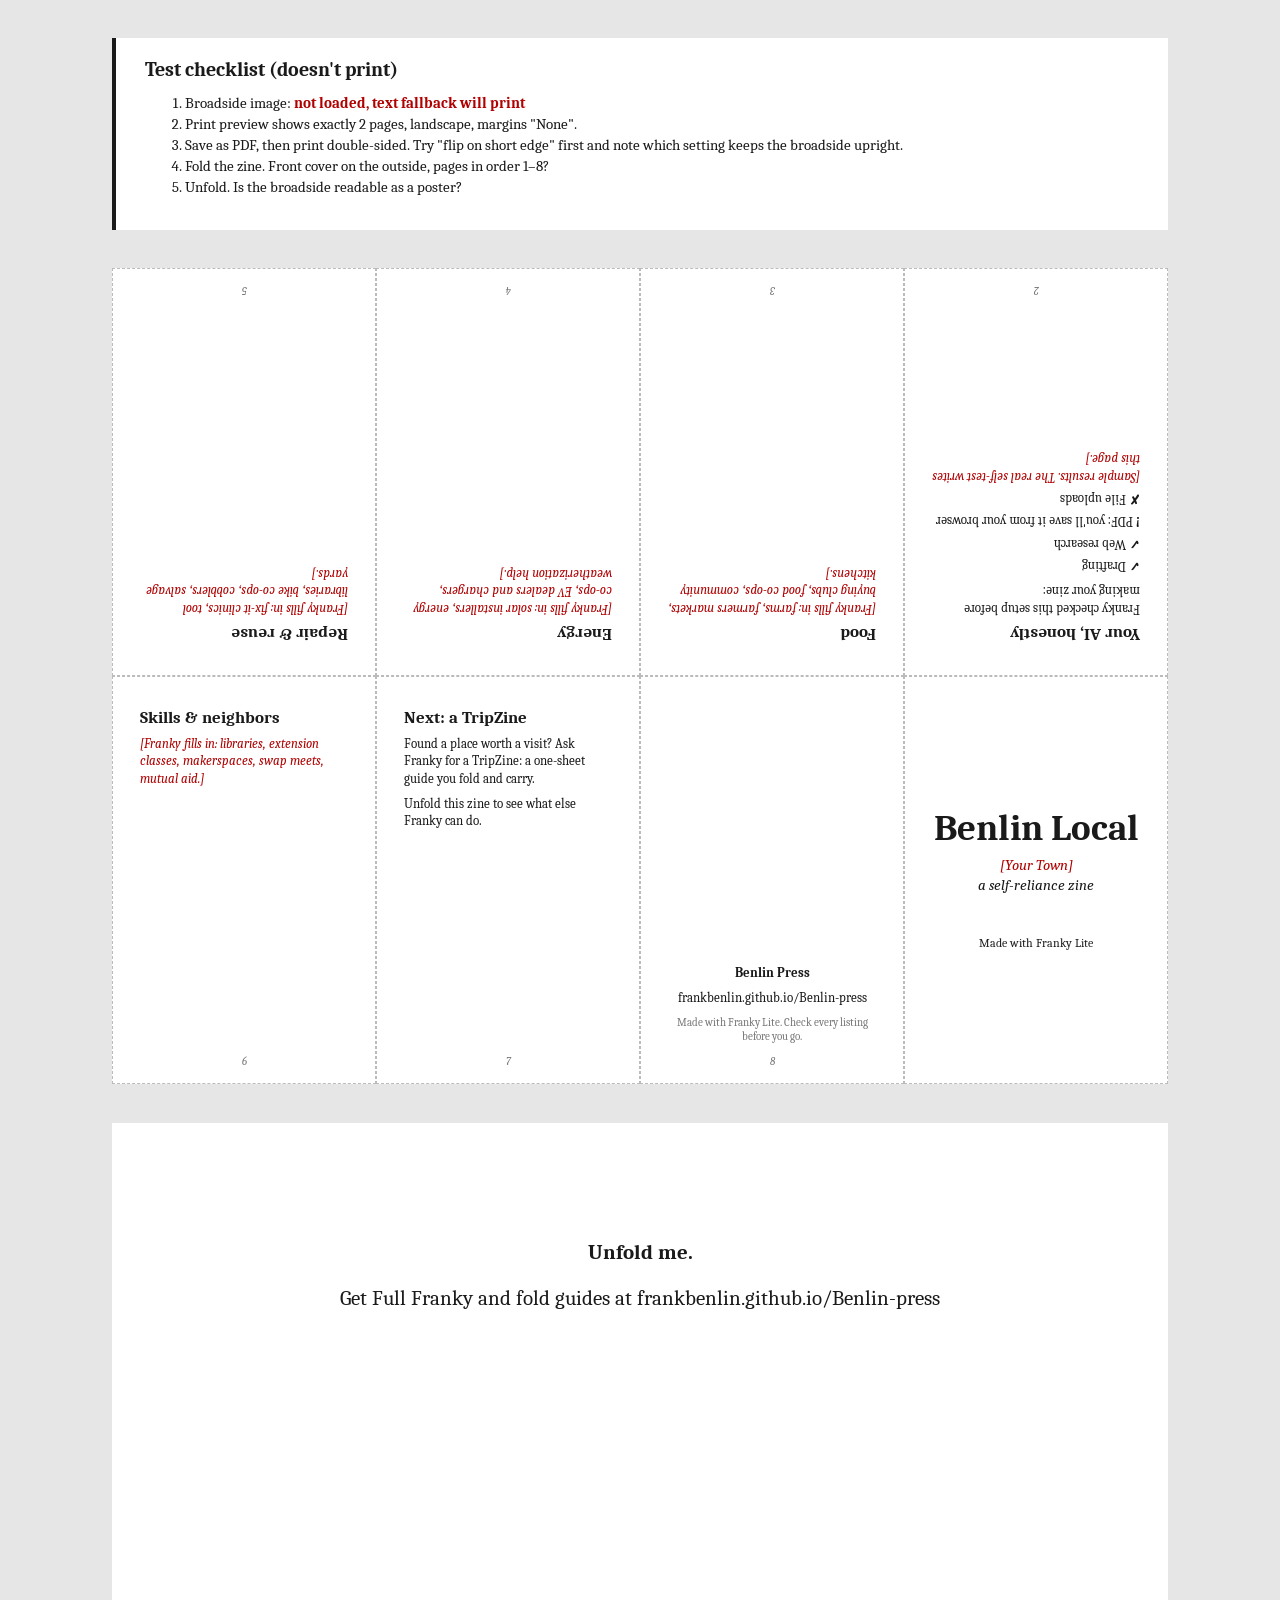
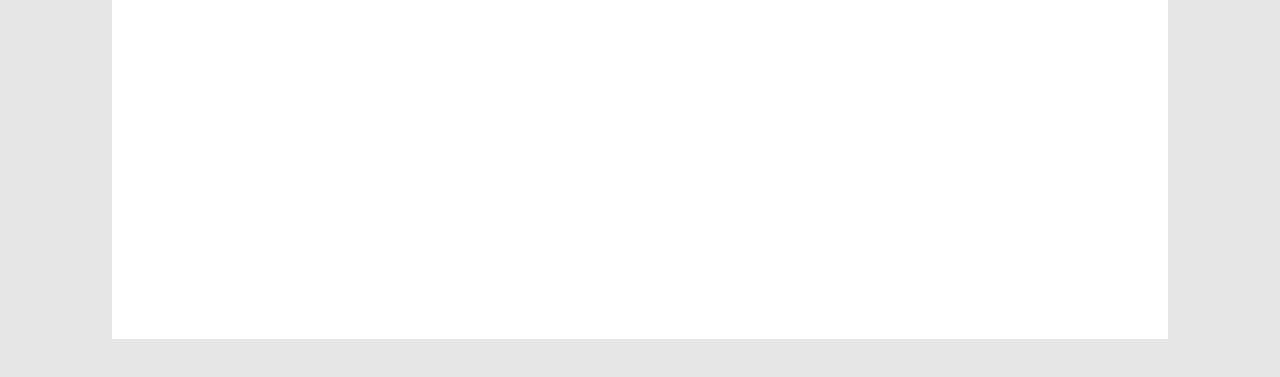
==== sample-zine.html @ ee7f124a "test/" ====
<!doctype html>
<html lang="en">
<head>
<meta charset="utf-8">
<meta name="viewport" content="width=device-width, initial-scale=1">
<title>Benlin Local, sample zine (test v1)</title>
<link rel="preconnect" href="https://fonts.googleapis.com">
<link href="https://fonts.googleapis.com/css2?family=Caladea:ital,wght@0,400;0,700;1,400&display=swap" rel="stylesheet">
<style>
  @page { size: 11in 8.5in; margin: 0; }
  * { box-sizing: border-box; }
  html, body { margin: 0; background: #e6e6e6; color: #1a1a1a;
    font-family: Caladea, Cambria, Georgia, "Times New Roman", serif; }
  .sheet { width: 11in; height: 8.5in; margin: 0.4in auto; background: #fff;
    position: relative; overflow: hidden; page-break-after: always; break-after: page; }
  .sheet:last-of-type { page-break-after: auto; break-after: auto; }
  /* 8-panel one-sheet zine: 4 columns x 2 rows, top row upside down */
  .grid { display: grid; grid-template-columns: repeat(4, 2.75in); grid-template-rows: repeat(2, 4.25in); }
  .panel { padding: 0.32in 0.28in; border: 0.5pt dashed #bbb; position: relative; font-size: 9.5pt; line-height: 1.38; }
  .top .panel, .panel.flip { transform: rotate(180deg); }
  .panel h2 { font-size: 13pt; margin: 0 0 0.08in; line-height: 1.15; }
  .panel p { margin: 0 0 0.08in; }
  .panel ul { margin: 0; padding-left: 0.16in; }
  .panel li { margin-bottom: 0.05in; }
  .pg { position: absolute; bottom: 0.14in; left: 0; right: 0; text-align: center; font-size: 8pt; color: #777; font-style: italic; }
  .todo { color: #b00000; font-style: italic; }
  .cover { display: flex; flex-direction: column; justify-content: center; text-align: center; }
  .cover .t { font-size: 28pt; font-weight: 700; line-height: 1; margin-bottom: 0.1in; }
  .cover .s { font-style: italic; font-size: 11pt; }
  .cover .by { margin-top: 0.4in; font-size: 9pt; }
  .back { display: flex; flex-direction: column; justify-content: flex-end; text-align: center; }
  .checks { list-style: none; padding: 0 !important; }
  .checks li::before { content: attr(data-s) " "; font-weight: 700; }
  /* broadside side */
  .bs img { width: 11in; height: 8.5in; display: block; }
  .bs .fallback { display: none; padding: 1in; font-size: 16pt; text-align: center; }
  .bs.failed img { display: none; } .bs.failed .fallback { display: block; }
  /* screen-only verification panel */
  .verify { max-width: 11in; margin: 0.4in auto 0; padding: 0.2in 0.3in; background: #fff; border-left: 4px solid #1a1a1a; font-size: 11pt; }
  .verify h1 { font-size: 15pt; margin: 0 0 0.1in; }
  .verify li { margin-bottom: 4px; }
  #bs-status.ok { color: #1d6b2b; } #bs-status.bad { color: #b00000; }
  @media print { html, body { background: #fff; } .sheet { margin: 0; } .verify { display: none; } .panel { border-color: transparent; } }
</style>
</head>
<body>

<section class="verify">
  <h1>Test checklist (doesn't print)</h1>
  <ol>
    <li>Broadside image: <strong id="bs-status">checking…</strong></li>
    <li>Print preview shows exactly 2 pages, landscape, margins "None".</li>
    <li>Save as PDF, then print double-sided. Try "flip on short edge" first and note which setting keeps the broadside upright.</li>
    <li>Fold the zine. Front cover on the outside, pages in order 1–8?</li>
    <li>Unfold. Is the broadside readable as a poster?</li>
  </ol>
</section>

<!-- SIDE 1: the zine. Imposition: top row (upside down) 5 4 3 2 / bottom row 6 7 8 1 -->
<div class="sheet">
  <div class="grid">
    <div class="panel flip">
      <h2>Repair &amp; reuse</h2>
      <p class="todo">[Franky fills in: fix-it clinics, tool libraries, bike co-ops, cobblers, salvage yards.]</p>
      <div class="pg">5</div>
    </div>
    <div class="panel flip">
      <h2>Energy</h2>
      <p class="todo">[Franky fills in: solar installers, energy co-ops, EV dealers and chargers, weatherization help.]</p>
      <div class="pg">4</div>
    </div>
    <div class="panel flip">
      <h2>Food</h2>
      <p class="todo">[Franky fills in: farms, farmers markets, buying clubs, food co-ops, community kitchens.]</p>
      <div class="pg">3</div>
    </div>
    <div class="panel flip">
      <h2>Your AI, honestly</h2>
      <p>Franky checked this setup before making your zine:</p>
      <ul class="checks">
        <li data-s="✓">Drafting</li>
        <li data-s="✓">Web research</li>
        <li data-s="!">PDF: you'll save it from your browser</li>
        <li data-s="✗">File uploads</li>
      </ul>
      <p class="todo">[Sample results. The real self-test writes this page.]</p>
      <div class="pg">2</div>
    </div>

    <div class="panel">
      <h2>Skills &amp; neighbors</h2>
      <p class="todo">[Franky fills in: libraries, extension classes, makerspaces, swap meets, mutual aid.]</p>
      <div class="pg">6</div>
    </div>
    <div class="panel">
      <h2>Next: a TripZine</h2>
      <p>Found a place worth a visit? Ask Franky for a TripZine: a one-sheet guide you fold and carry.</p>
      <p>Unfold this zine to see what else Franky can do.</p>
      <div class="pg">7</div>
    </div>
    <div class="panel back">
      <p><strong>Benlin Press</strong></p>
      <p>frankbenlin.github.io/Benlin-press</p>
      <p style="font-size:8pt;color:#777">Made with Franky Lite. Check every listing before you go.</p>
      <div class="pg">8</div>
    </div>
    <div class="panel cover">
      <div class="t">Benlin Local</div>
      <div class="s"><span class="todo">[Your Town]</span><br>a self-reliance zine</div>
      <div class="by">Made with Franky Lite</div>
    </div>
  </div>
</div>

<!-- SIDE 2: the broadside, loaded from GitHub Pages -->
<div class="sheet bs" id="bs">
  <img src="https://frankbenlin.github.io/Benlin-press/broadside/v1/broadside.svg"
       alt="Benlin Press broadside: how to fold, what Franky does, Full Franky"
       onload="ok()" onerror="tryLocal(this)">
  <div class="fallback">
    <p><strong>Unfold me.</strong></p>
    <p>Get Full Franky and fold guides at frankbenlin.github.io/Benlin-press</p>
  </div>
</div>

<script>
  var s = document.getElementById('bs-status');
  function ok(){ s.textContent = 'loaded'; s.className = 'ok'; }
  function tryLocal(img){
    if (!img.dataset.local){ img.dataset.local = 1; img.src = '../broadside/v1/broadside.svg'; s.textContent = 'hosted copy failed, trying local'; return; }
    document.getElementById('bs').className += ' failed';
    s.textContent = 'not loaded, text fallback will print'; s.className = 'bad';
  }
</script>
</body>
</html>
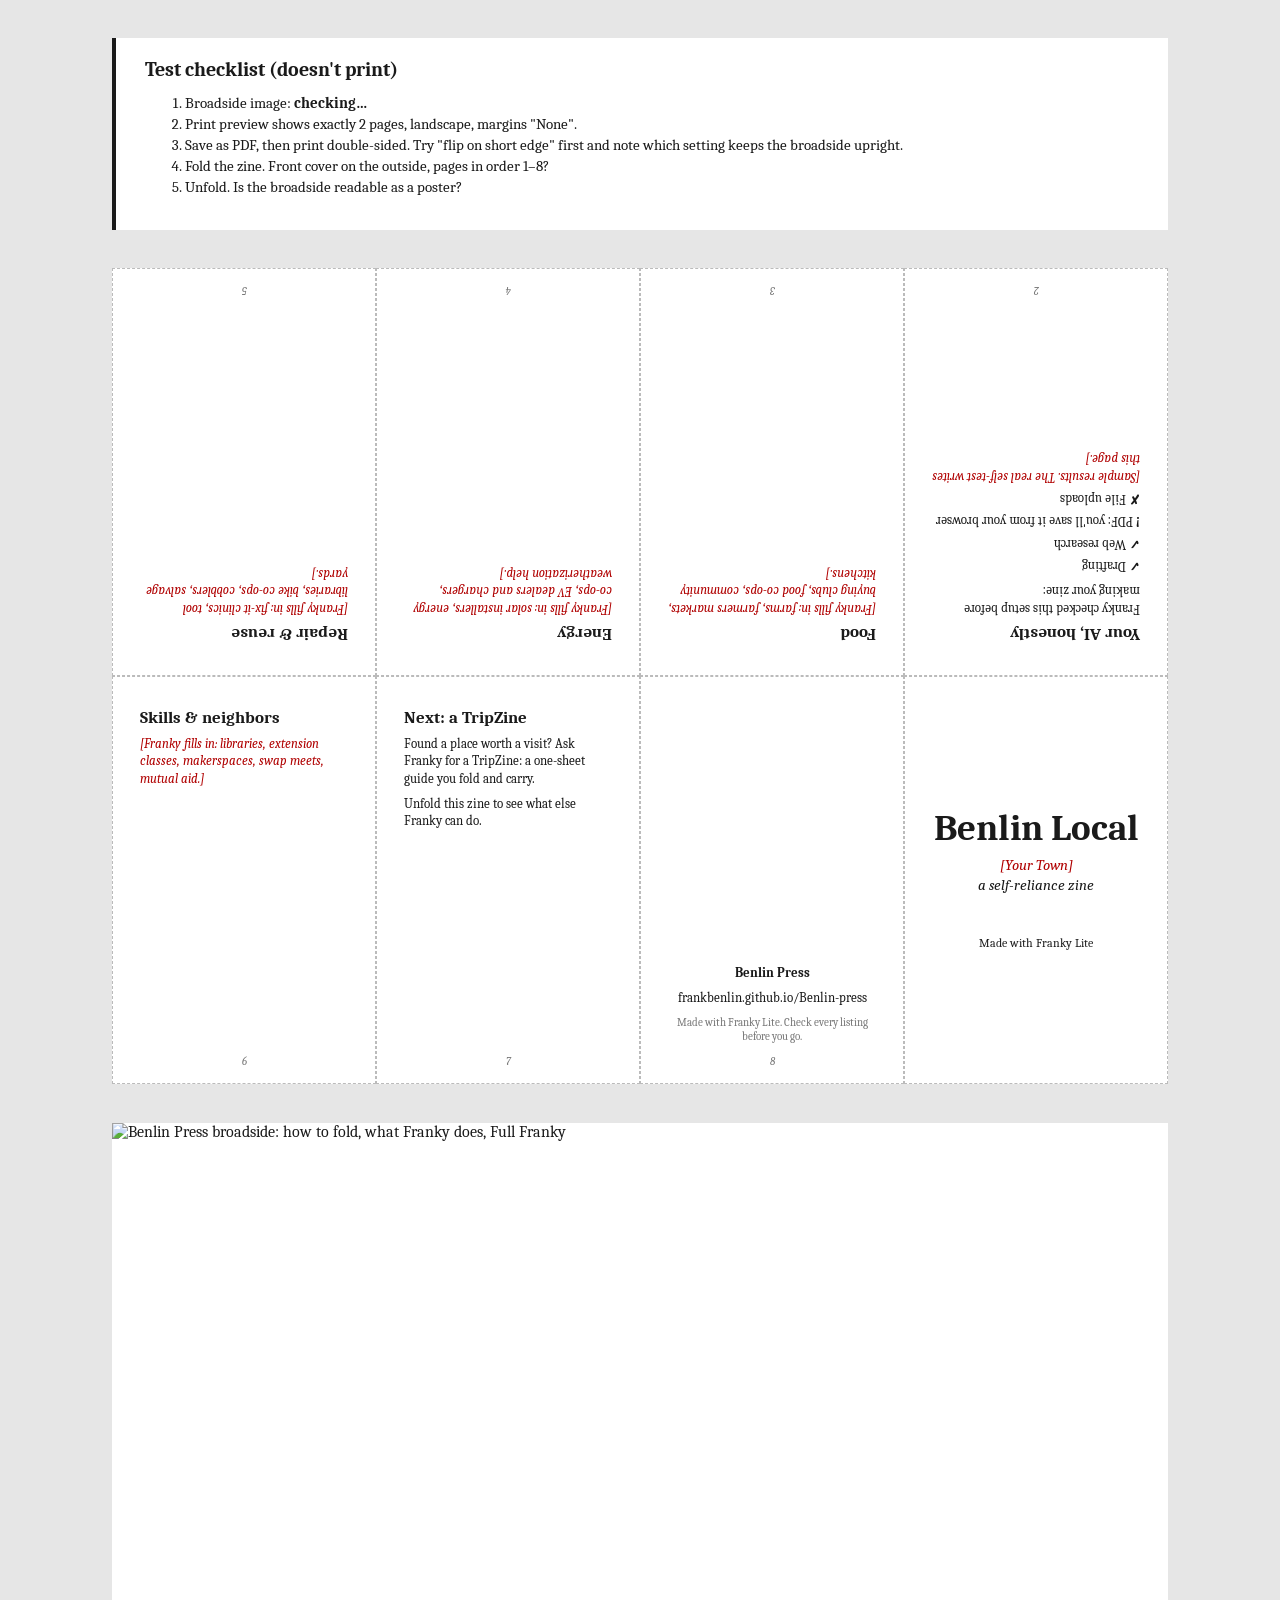
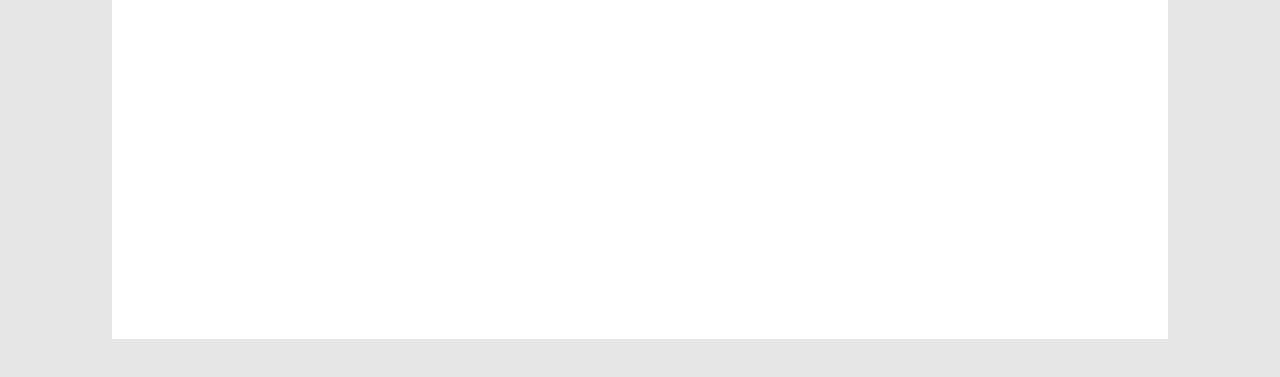
==== commit bfe3f717: "Add files via upload" ====
--- a/sample-zine.html
+++ b/sample-zine.html
@@ -114,7 +114,7 @@
 
 <!-- SIDE 2: the broadside, loaded from GitHub Pages -->
 <div class="sheet bs" id="bs">
-  <img src="https://frankbenlin.github.io/Benlin-press/broadside/v1/broadside.svg"
+  <img src="https://frankbenlin.github.io/Benlin-press/broadside.svg"
        alt="Benlin Press broadside: how to fold, what Franky does, Full Franky"
        onload="ok()" onerror="tryLocal(this)">
   <div class="fallback">
@@ -127,7 +127,7 @@
   var s = document.getElementById('bs-status');
   function ok(){ s.textContent = 'loaded'; s.className = 'ok'; }
   function tryLocal(img){
-    if (!img.dataset.local){ img.dataset.local = 1; img.src = '../broadside/v1/broadside.svg'; s.textContent = 'hosted copy failed, trying local'; return; }
+    if (!img.dataset.local){ img.dataset.local = 1; img.src = 'broadside.svg'; s.textContent = 'hosted copy failed, trying local'; return; }
     document.getElementById('bs').className += ' failed';
     s.textContent = 'not loaded, text fallback will print'; s.className = 'bad';
   }
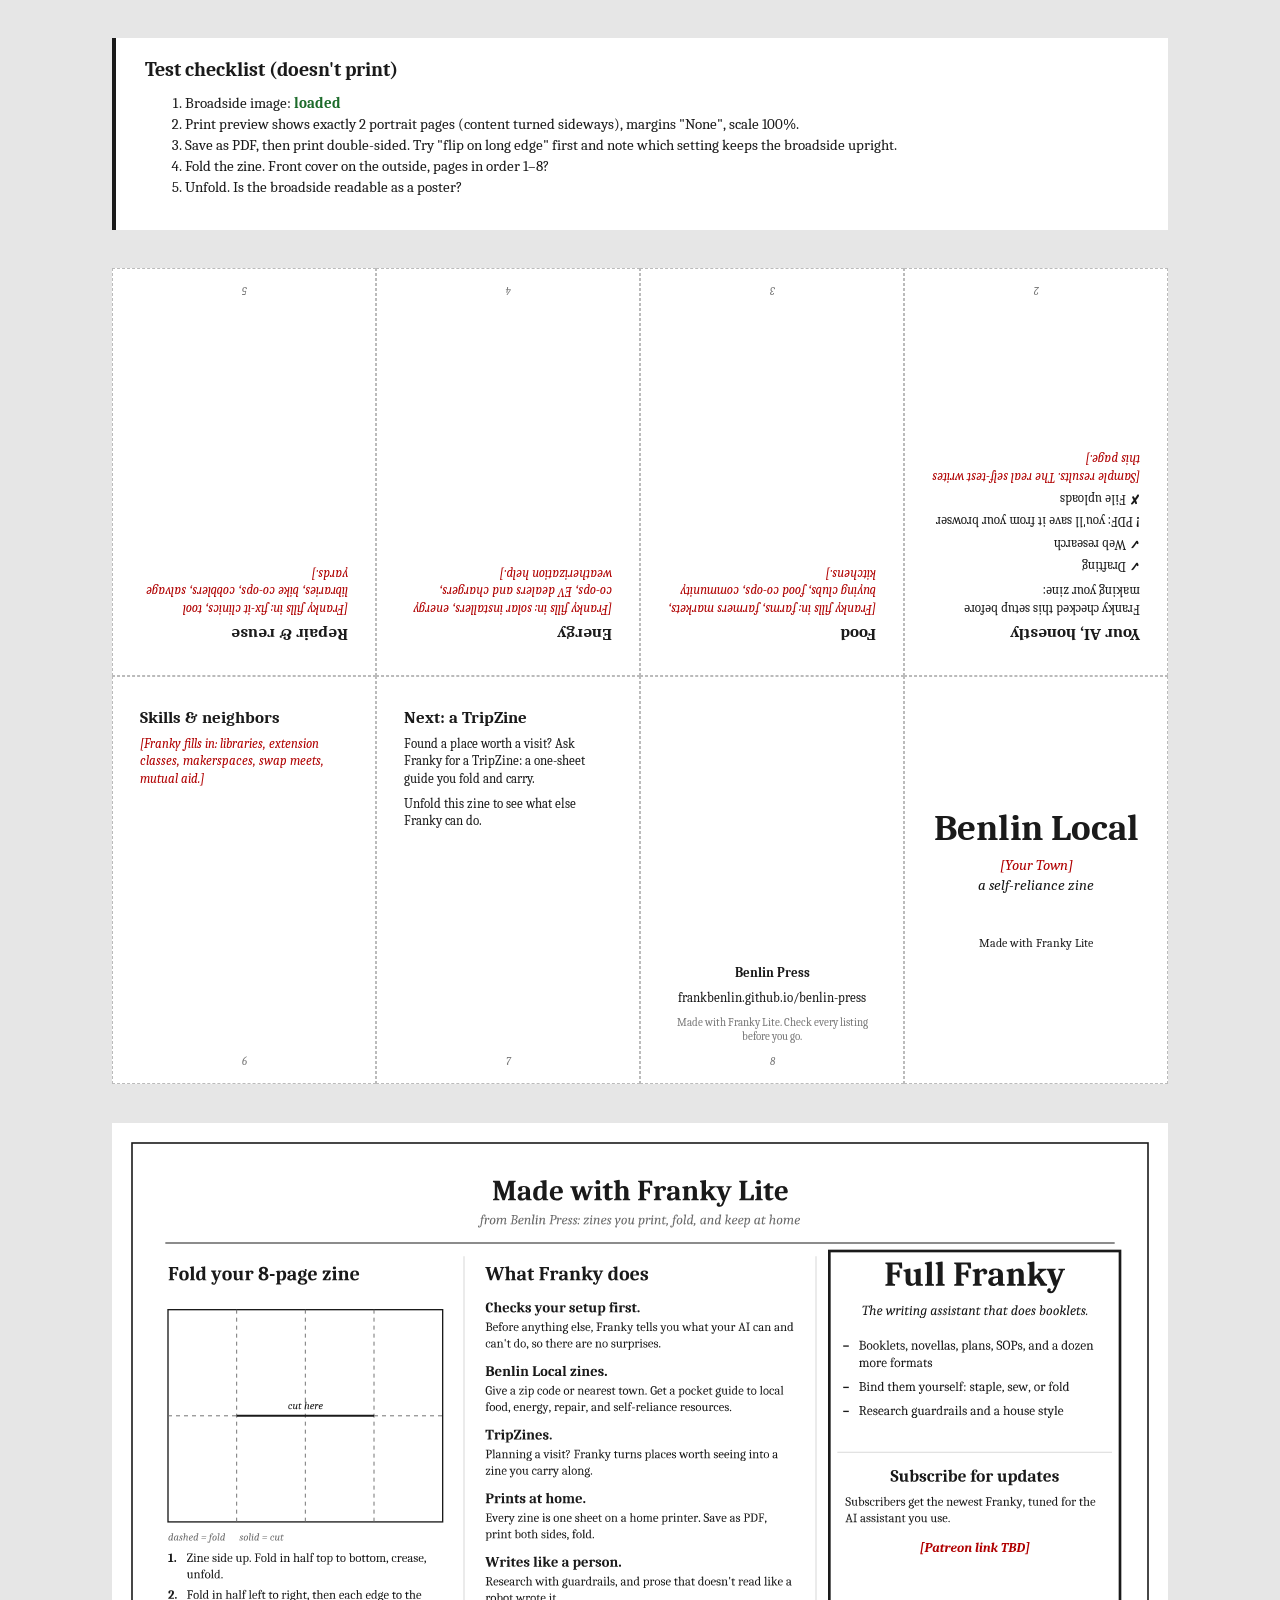
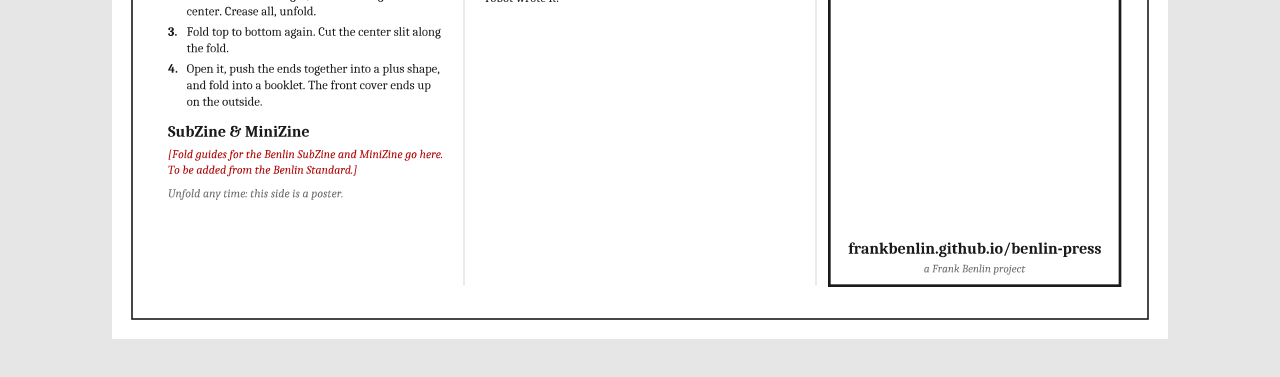
==== commit febaee9a: "Add files via upload" ====
--- a/sample-zine.html
+++ b/sample-zine.html
@@ -7,7 +7,7 @@
 <link rel="preconnect" href="https://fonts.googleapis.com">
 <link href="https://fonts.googleapis.com/css2?family=Caladea:ital,wght@0,400;0,700;1,400&display=swap" rel="stylesheet">
 <style>
-  @page { size: 11in 8.5in; margin: 0; }
+  @page { size: 8.5in 11in; margin: 0; }
   * { box-sizing: border-box; }
   html, body { margin: 0; background: #e6e6e6; color: #1a1a1a;
     font-family: Caladea, Cambria, Georgia, "Times New Roman", serif; }
@@ -40,7 +40,7 @@
   .verify h1 { font-size: 15pt; margin: 0 0 0.1in; }
   .verify li { margin-bottom: 4px; }
   #bs-status.ok { color: #1d6b2b; } #bs-status.bad { color: #b00000; }
-  @media print { html, body { background: #fff; } .sheet { margin: 0; } .verify { display: none; } .panel { border-color: transparent; } }
+  @media print { html, body { background: #fff; } .sheet { margin: 0; width: 8.5in; height: 11in; } .rot { position: absolute; top: 0; left: 0; width: 11in; height: 8.5in; transform-origin: 0 0; transform: translateY(11in) rotate(-90deg); } .verify { display: none; } .panel { border-color: transparent; } }
 </style>
 </head>
 <body>
@@ -49,8 +49,8 @@
   <h1>Test checklist (doesn't print)</h1>
   <ol>
     <li>Broadside image: <strong id="bs-status">checking…</strong></li>
-    <li>Print preview shows exactly 2 pages, landscape, margins "None".</li>
-    <li>Save as PDF, then print double-sided. Try "flip on short edge" first and note which setting keeps the broadside upright.</li>
+    <li>Print preview shows exactly 2 portrait pages (content turned sideways), margins "None", scale 100%.</li>
+    <li>Save as PDF, then print double-sided. Try "flip on long edge" first and note which setting keeps the broadside upright.</li>
     <li>Fold the zine. Front cover on the outside, pages in order 1–8?</li>
     <li>Unfold. Is the broadside readable as a poster?</li>
   </ol>
@@ -58,6 +58,7 @@
 
 <!-- SIDE 1: the zine. Imposition: top row (upside down) 5 4 3 2 / bottom row 6 7 8 1 -->
 <div class="sheet">
+ <div class="rot">
   <div class="grid">
     <div class="panel flip">
       <h2>Repair &amp; reuse</h2>
@@ -100,7 +101,7 @@
     </div>
     <div class="panel back">
       <p><strong>Benlin Press</strong></p>
-      <p>frankbenlin.github.io/Benlin-press</p>
+      <p>frankbenlin.github.io/benlin-press</p>
       <p style="font-size:8pt;color:#777">Made with Franky Lite. Check every listing before you go.</p>
       <div class="pg">8</div>
     </div>
@@ -110,17 +111,20 @@
       <div class="by">Made with Franky Lite</div>
     </div>
   </div>
+ </div>
 </div>
 
 <!-- SIDE 2: the broadside, loaded from GitHub Pages -->
 <div class="sheet bs" id="bs">
-  <img src="https://frankbenlin.github.io/Benlin-press/broadside.svg"
+ <div class="rot">
+  <img src="https://frankbenlin.github.io/benlin-press/broadside.svg"
        alt="Benlin Press broadside: how to fold, what Franky does, Full Franky"
        onload="ok()" onerror="tryLocal(this)">
   <div class="fallback">
     <p><strong>Unfold me.</strong></p>
-    <p>Get Full Franky and fold guides at frankbenlin.github.io/Benlin-press</p>
+    <p>Get Full Franky and fold guides at frankbenlin.github.io/benlin-press</p>
   </div>
+ </div>
 </div>
 
 <script>
